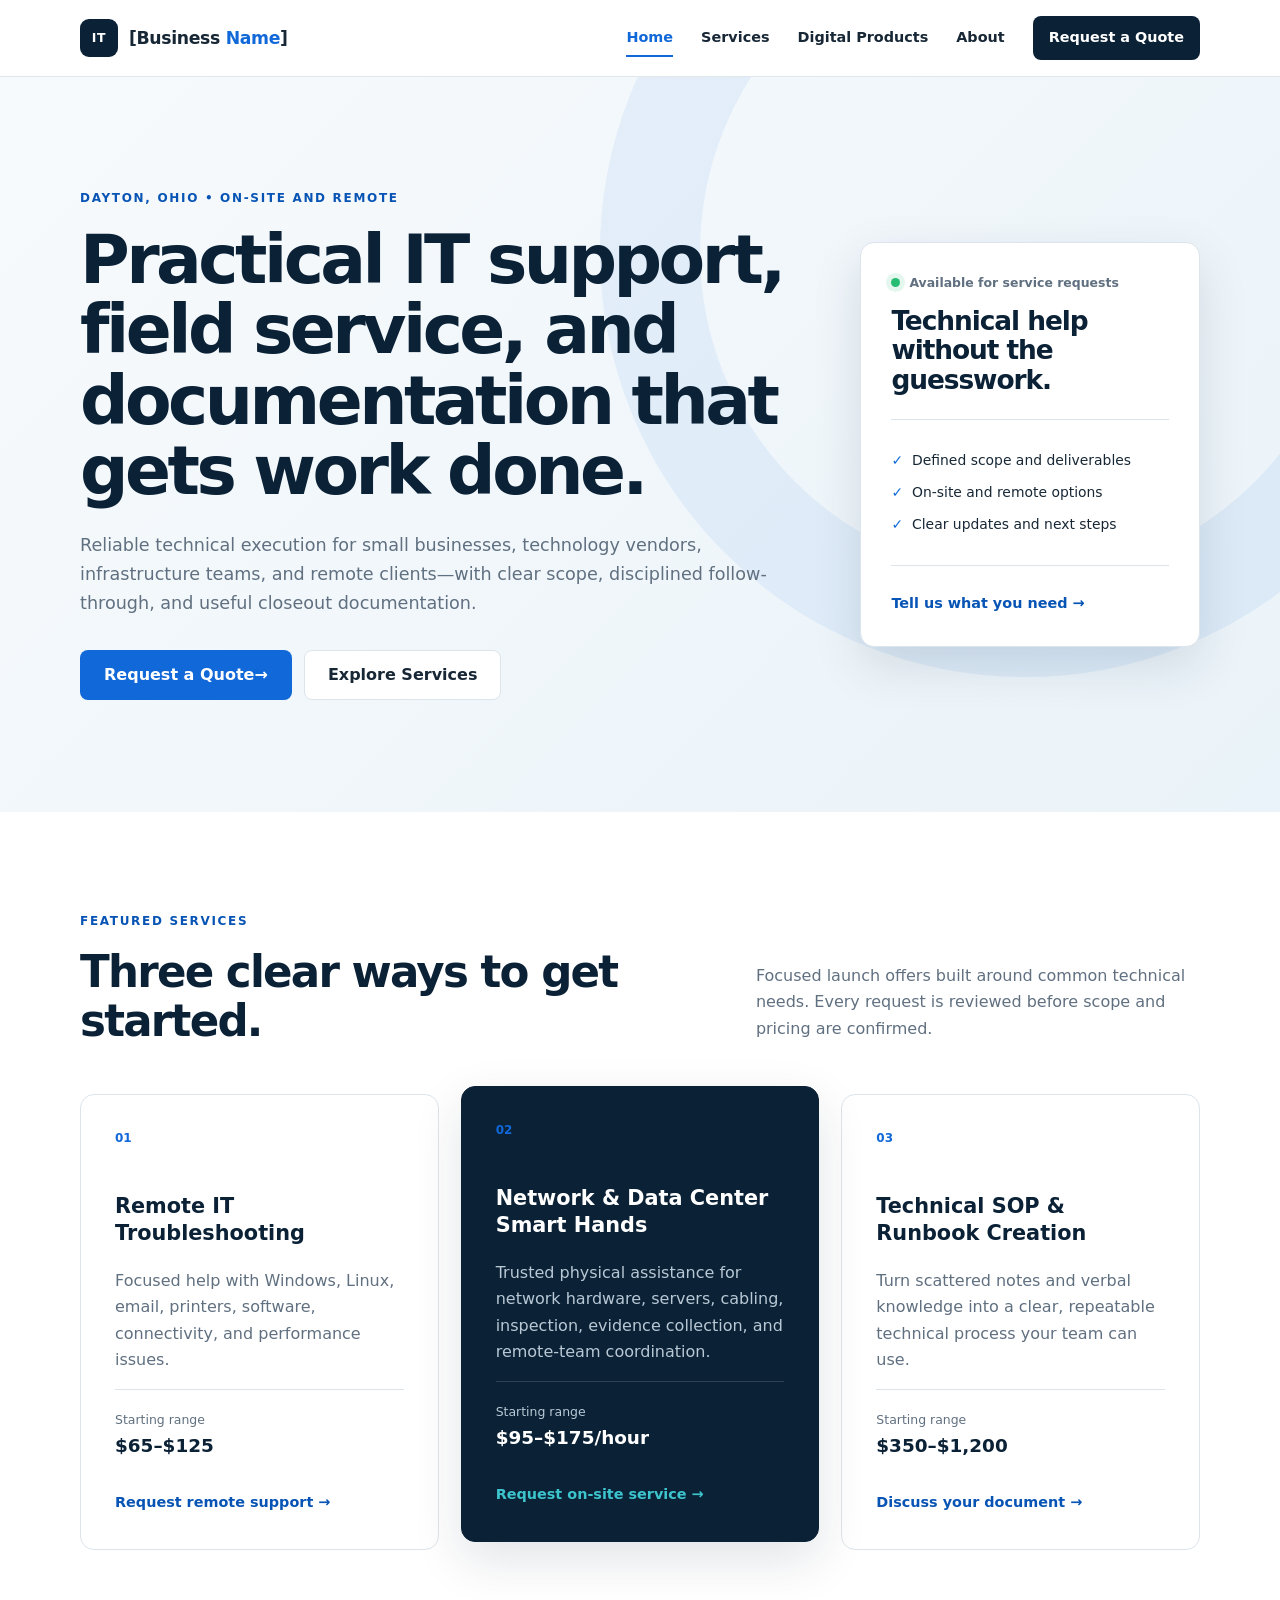
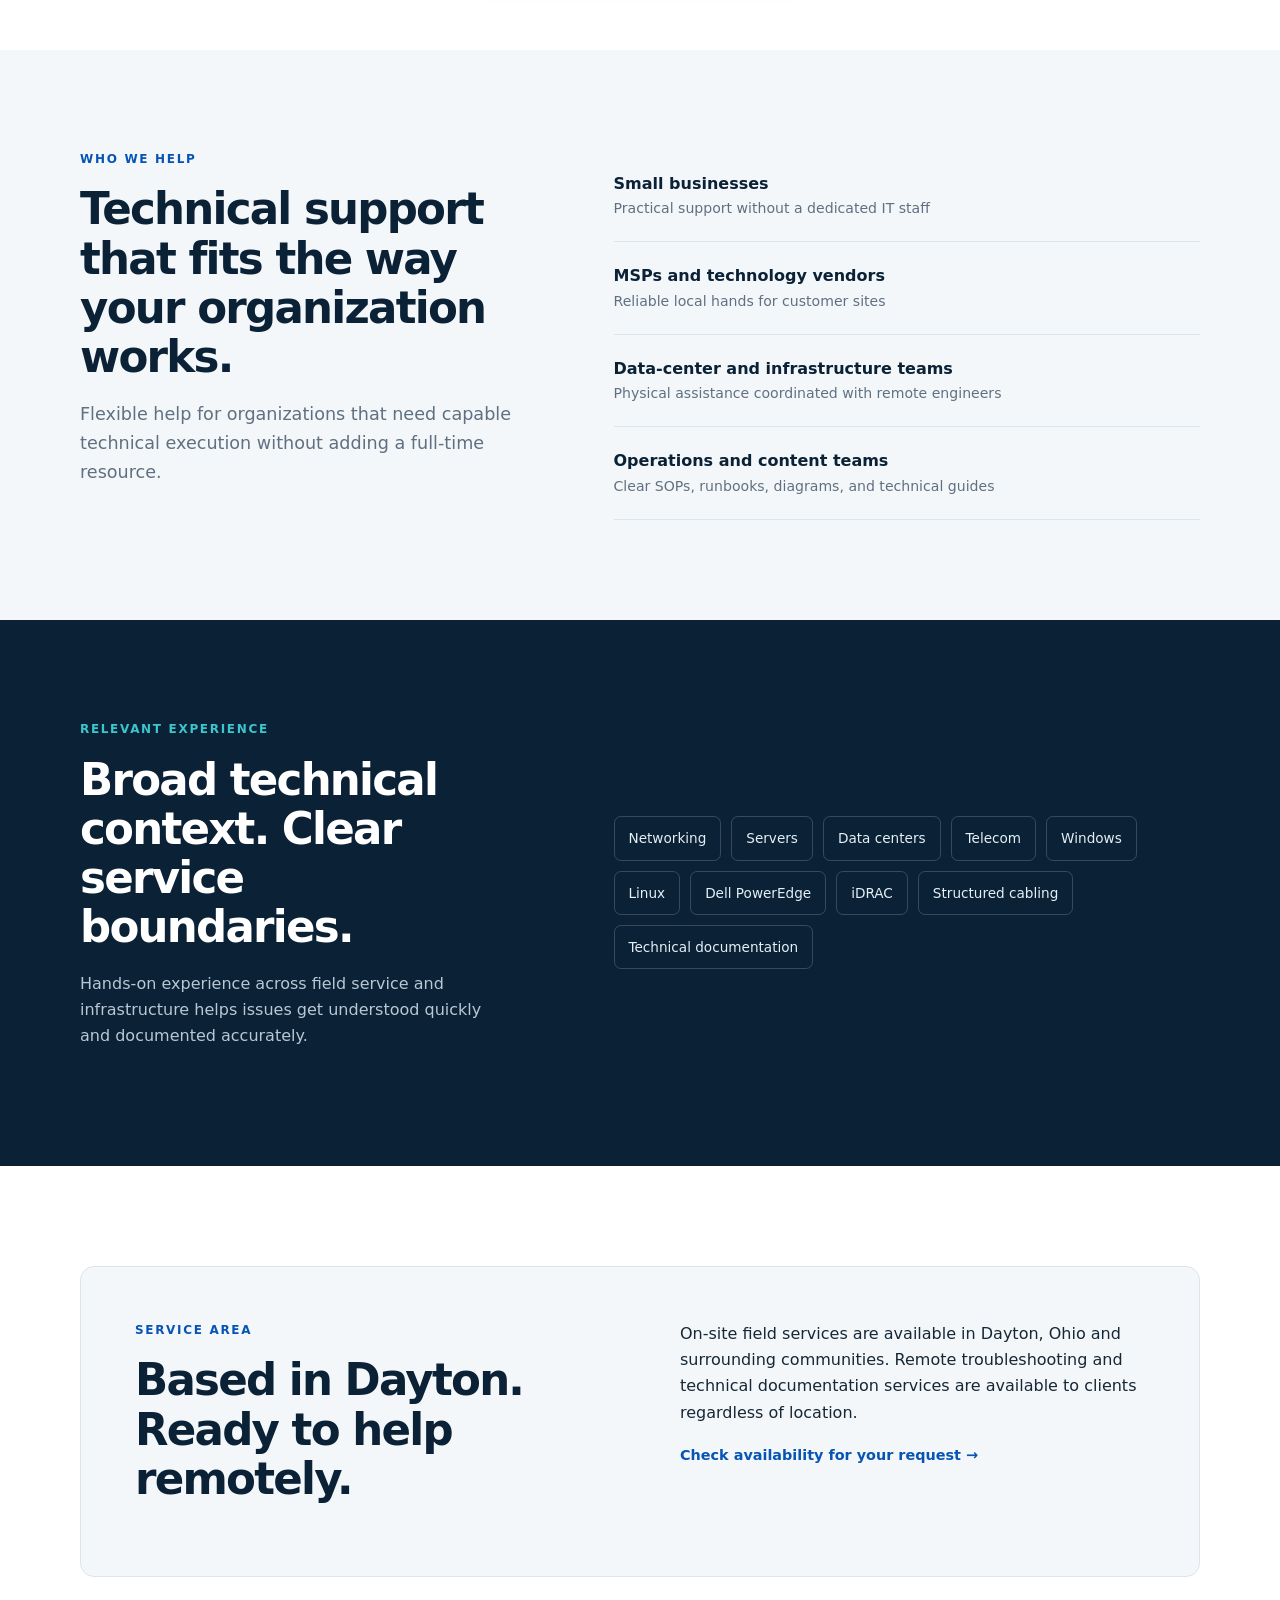
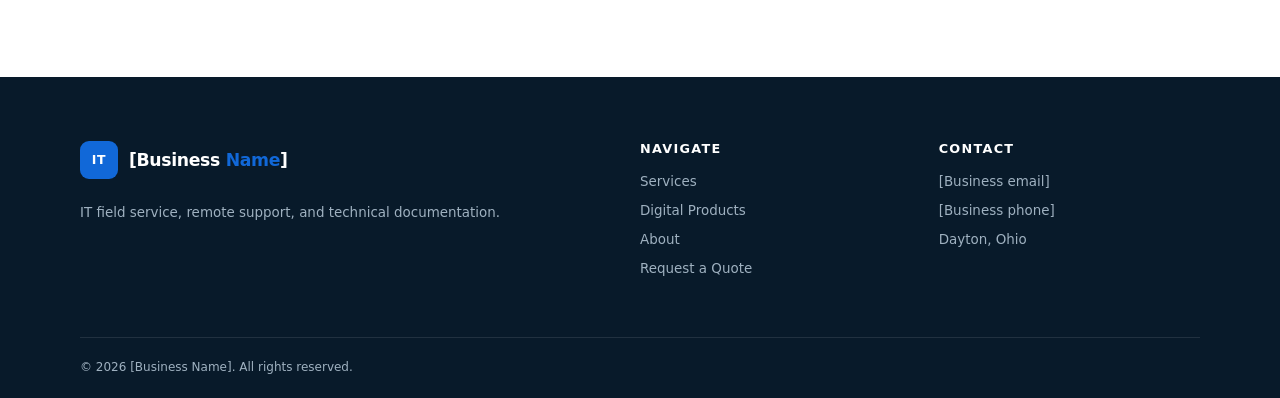
==== index.html @ 68d46cc5 "Initial Laponta Tech Services website" ====
<!doctype html>
<html lang="en">
<head>
  <meta charset="utf-8"><meta name="viewport" content="width=device-width,initial-scale=1">
  <meta name="description" content="Professional IT field services, remote support, and technical documentation for Dayton, Ohio businesses and remote clients.">
  <title>[Business Name] | Technical Services in Dayton, Ohio</title>
  <meta property="og:title" content="[Business Name] | Technical Services in Dayton, Ohio">
  <meta property="og:description" content="Professional IT field services, remote support, and technical documentation for Dayton, Ohio businesses and remote clients.">
  <meta property="og:type" content="website">
  <meta property="og:locale" content="en_US">
  <link rel="icon" href="favicon.svg" type="image/svg+xml">
  <link rel="stylesheet" href="styles.css">
</head>
<body>
  <header class="site-header"><div class="container nav-wrap">
    <a class="brand" href="index.html" aria-label="[Business Name] home"><span class="brand-mark">IT</span><span>[Business <strong>Name</strong>]</span></a>
    <button class="menu-toggle" type="button" aria-expanded="false" aria-controls="main-nav"><span class="sr-only">Toggle navigation</span><span></span><span></span><span></span></button>
    <nav id="main-nav" class="main-nav" aria-label="Main navigation"><a class="active" href="index.html">Home</a><a href="services.html">Services</a><a href="products.html">Digital Products</a><a href="about.html">About</a><a class="nav-cta" href="contact.html">Request a Quote</a></nav>
  </div></header>

  <main>
    <section class="hero"><div class="container hero-grid">
      <div><p class="eyebrow">Dayton, Ohio • On-site and remote</p><h1>Practical IT support, field service, and documentation that gets work done.</h1><p class="hero-text">Reliable technical execution for small businesses, technology vendors, infrastructure teams, and remote clients—with clear scope, disciplined follow-through, and useful closeout documentation.</p><div class="button-row"><a class="button primary" href="contact.html">Request a Quote <span aria-hidden="true">→</span></a><a class="button secondary" href="services.html">Explore Services</a></div></div>
      <aside class="hero-panel"><p class="availability"><i></i> Available for service requests</p><h2>Technical help without the guesswork.</h2><ul class="check-list"><li>Defined scope and deliverables</li><li>On-site and remote options</li><li>Clear updates and next steps</li></ul><a href="contact.html">Tell us what you need →</a></aside>
    </div></section>

    <section class="section"><div class="container"><div class="section-heading"><div><p class="eyebrow">Featured services</p><h2>Three clear ways to get started.</h2></div><p>Focused launch offers built around common technical needs. Every request is reviewed before scope and pricing are confirmed.</p></div>
      <div class="card-grid three">
        <article class="offer-card"><span class="card-icon">01</span><h3>Remote IT Troubleshooting</h3><p>Focused help with Windows, Linux, email, printers, software, connectivity, and performance issues.</p><p class="starting">Starting range <strong>$65–$125</strong></p><a href="contact.html?service=remote">Request remote support →</a></article>
        <article class="offer-card featured"><span class="card-icon">02</span><h3>Network &amp; Data Center Smart Hands</h3><p>Trusted physical assistance for network hardware, servers, cabling, inspection, evidence collection, and remote-team coordination.</p><p class="starting">Starting range <strong>$95–$175/hour</strong></p><a href="contact.html?service=smart-hands">Request on-site service →</a></article>
        <article class="offer-card"><span class="card-icon">03</span><h3>Technical SOP &amp; Runbook Creation</h3><p>Turn scattered notes and verbal knowledge into a clear, repeatable technical process your team can use.</p><p class="starting">Starting range <strong>$350–$1,200</strong></p><a href="contact.html?service=documentation">Discuss your document →</a></article>
      </div>
    </div></section>

    <section class="section soft"><div class="container split"><div><p class="eyebrow">Who we help</p><h2>Technical support that fits the way your organization works.</h2><p class="lead">Flexible help for organizations that need capable technical execution without adding a full-time resource.</p></div><div class="audience-list"><div><strong>Small businesses</strong><span>Practical support without a dedicated IT staff</span></div><div><strong>MSPs and technology vendors</strong><span>Reliable local hands for customer sites</span></div><div><strong>Data-center and infrastructure teams</strong><span>Physical assistance coordinated with remote engineers</span></div><div><strong>Operations and content teams</strong><span>Clear SOPs, runbooks, diagrams, and technical guides</span></div></div></div></section>

    <section class="section dark"><div class="container split"><div><p class="eyebrow light">Relevant experience</p><h2>Broad technical context. Clear service boundaries.</h2><p>Hands-on experience across field service and infrastructure helps issues get understood quickly and documented accurately.</p></div><div class="tag-list"><span>Networking</span><span>Servers</span><span>Data centers</span><span>Telecom</span><span>Windows</span><span>Linux</span><span>Dell PowerEdge</span><span>iDRAC</span><span>Structured cabling</span><span>Technical documentation</span></div></div></section>

    <section class="section"><div class="container area-card"><div><p class="eyebrow">Service area</p><h2>Based in Dayton. Ready to help remotely.</h2></div><div><p>On-site field services are available in Dayton, Ohio and surrounding communities. Remote troubleshooting and technical documentation services are available to clients regardless of location.</p><a class="text-link" href="contact.html">Check availability for your request →</a></div></div></section>
  </main>
  <footer class="site-footer"><div class="container footer-grid"><div><a class="brand footer-brand" href="index.html"><span class="brand-mark">IT</span><span>[Business <strong>Name</strong>]</span></a><p>IT field service, remote support, and technical documentation.</p></div><div><h3>Navigate</h3><a href="services.html">Services</a><a href="products.html">Digital Products</a><a href="about.html">About</a><a href="contact.html">Request a Quote</a></div><div><h3>Contact</h3><p>[Business email]</p><p>[Business phone]</p><p>Dayton, Ohio</p></div></div><div class="container copyright">© <span id="year"></span> [Business Name]. All rights reserved.</div></footer>
  <script src="script.js"></script>
</body></html>
---- styles.css ----
:root{--navy:#0b2136;--navy2:#123753;--blue:#1168d8;--blue2:#0754b5;--cyan:#3dc5ce;--ink:#172735;--muted:#607080;--line:#dce5ec;--soft:#f3f7fa;--white:#fff;--radius:14px;--shadow:0 18px 50px rgba(11,33,54,.12)}
*{box-sizing:border-box}html{scroll-behavior:smooth}body{margin:0;color:var(--ink);background:#fff;font-family:Inter,ui-sans-serif,system-ui,-apple-system,BlinkMacSystemFont,"Segoe UI",sans-serif;line-height:1.65;-webkit-font-smoothing:antialiased}body.menu-open{overflow:hidden}a{color:inherit;text-decoration:none}p,h1,h2,h3{margin-top:0}.container{width:min(1120px,calc(100% - 40px));margin-inline:auto}.narrow{max-width:850px}.sr-only{position:absolute;width:1px;height:1px;padding:0;margin:-1px;overflow:hidden;clip:rect(0,0,0,0);white-space:nowrap;border:0}.section{padding:100px 0}.soft{background:var(--soft)}
.site-header{position:sticky;top:0;z-index:100;background:rgba(255,255,255,.95);border-bottom:1px solid rgba(220,229,236,.9);backdrop-filter:blur(12px)}.nav-wrap{min-height:76px;display:flex;align-items:center;justify-content:space-between}.brand{display:inline-flex;align-items:center;gap:11px;font-size:1.08rem;font-weight:750;letter-spacing:-.02em}.brand strong{color:var(--blue)}.brand-mark{display:grid;place-items:center;width:38px;height:38px;color:#fff;background:var(--navy);border-radius:9px;font-size:.78rem;letter-spacing:.06em}.main-nav{display:flex;align-items:center;gap:28px;font-size:.9rem;font-weight:650}.main-nav a:hover,.main-nav a.active:not(.nav-cta){color:var(--blue)}.main-nav a.active:not(.nav-cta){box-shadow:0 2px var(--blue);padding-block:5px}.nav-cta{padding:10px 16px;color:#fff;background:var(--navy);border-radius:8px}.nav-cta:hover,.nav-cta.active{color:#fff;background:var(--blue)}.menu-toggle{display:none;width:44px;height:44px;padding:10px;background:transparent;border:0;cursor:pointer}.menu-toggle span:not(.sr-only){display:block;width:23px;height:2px;margin:5px auto;background:var(--navy);transition:.2s}
.hero{position:relative;overflow:hidden;padding:112px 0;background:linear-gradient(135deg,#f7fafc,#eaf3f9)}.hero:after{content:"";position:absolute;right:-170px;top:-250px;width:650px;height:650px;border:100px solid rgba(17,104,216,.07);border-radius:50%}.hero-grid{position:relative;z-index:1;display:grid;grid-template-columns:1.35fr .65fr;gap:75px;align-items:center}.eyebrow{margin-bottom:16px;color:var(--blue2);font-size:.75rem;font-weight:800;letter-spacing:.14em;text-transform:uppercase}.eyebrow.light{color:var(--cyan)}h1{margin-bottom:24px;color:var(--navy);font-size:clamp(2.8rem,5.3vw,4.9rem);line-height:1.04;letter-spacing:-.052em}h2{margin-bottom:18px;color:var(--navy);font-size:clamp(2rem,3.4vw,3rem);line-height:1.13;letter-spacing:-.04em}h3{color:var(--navy);line-height:1.3}.hero-text,.lead{color:var(--muted);font-size:1.1rem}.hero-text{max-width:720px;margin-bottom:32px}.button-row{display:flex;flex-wrap:wrap;gap:12px}.button{display:inline-flex;align-items:center;justify-content:center;min-height:50px;padding:0 23px;border:1px solid transparent;border-radius:8px;font:inherit;font-weight:750;cursor:pointer;transition:transform .2s,background .2s}.button:hover{transform:translateY(-2px)}.button.primary{color:#fff;background:var(--blue)}.button.primary:hover{background:var(--blue2)}.button.secondary{background:#fff;border-color:var(--line)}.button.white{color:var(--navy);background:#fff}.button.full{width:100%}.hero-panel{padding:30px;background:#fff;border:1px solid var(--line);border-radius:var(--radius);box-shadow:var(--shadow)}.hero-panel h2{font-size:1.65rem}.availability{display:flex;align-items:center;gap:9px;color:var(--muted);font-size:.78rem;font-weight:700}.availability i{width:9px;height:9px;background:#26bd72;border-radius:50%;box-shadow:0 0 0 5px rgba(38,189,114,.12)}.check-list{margin:24px 0;padding:20px 0;border-block:1px solid var(--line);list-style:none}.check-list li{margin:9px 0;font-size:.87rem}.check-list li:before{content:"✓";margin-right:9px;color:var(--blue);font-weight:900}.hero-panel>a,.offer-card>a,.text-link,.notice a{color:var(--blue2);font-weight:750;font-size:.9rem}
.section-heading{display:grid;grid-template-columns:1.15fr .85fr;gap:75px;align-items:end;margin-bottom:48px}.section-heading h2{margin-bottom:0}.section-heading>p{margin-bottom:4px;color:var(--muted)}.card-grid{display:grid;gap:22px}.card-grid.three{grid-template-columns:repeat(3,1fr)}.offer-card,.product-card,.principle{padding:34px;background:#fff;border:1px solid var(--line);border-radius:var(--radius)}.offer-card{display:flex;flex-direction:column;min-height:380px}.offer-card.featured{color:#fff;background:var(--navy);border-color:var(--navy);box-shadow:var(--shadow);transform:translateY(-8px)}.offer-card.featured h3{color:#fff}.offer-card.featured p{color:#b8c8d5}.offer-card.featured a{color:var(--cyan)}.card-icon,.principle>span{display:block;margin-bottom:44px;color:var(--blue);font-size:.75rem;font-weight:850}.offer-card h3,.product-card h3{font-size:1.3rem}.offer-card>p{color:var(--muted)}.offer-card .starting{margin-top:auto;padding-top:20px;border-top:1px solid var(--line);font-size:.78rem}.offer-card.featured .starting{border-color:rgba(255,255,255,.15)}.starting strong{display:block;color:var(--navy);font-size:1.15rem}.featured .starting strong{color:#fff}.offer-card>a{margin-top:17px}.split{display:grid;grid-template-columns:.85fr 1.15fr;gap:100px}.audience-list>div{padding:21px 0;border-bottom:1px solid var(--line)}.audience-list strong,.audience-list span{display:block}.audience-list strong{color:var(--navy)}.audience-list span{color:var(--muted);font-size:.88rem}.dark{color:#b8c8d5;background:var(--navy)}.dark h2{color:#fff}.tag-list{display:flex;flex-wrap:wrap;gap:10px;align-content:center}.tag-list span{padding:10px 14px;color:#e5eff6;border:1px solid rgba(255,255,255,.18);border-radius:7px;font-size:.85rem}.area-card{display:grid;grid-template-columns:1fr 1fr;gap:80px;padding:54px;background:var(--soft);border:1px solid var(--line);border-radius:var(--radius)}
.page-hero{padding:92px 0;background:linear-gradient(135deg,#f7fafc,#eaf3f9)}.page-hero h1{font-size:clamp(2.7rem,5vw,4.5rem)}.page-hero p:not(.eyebrow){max-width:760px;color:var(--muted);font-size:1.1rem}.page-hero .button{margin-top:14px}.service-categories article{display:grid;grid-template-columns:70px 1fr;gap:25px;padding:50px 0;border-top:1px solid var(--line)}.service-categories article>span{color:var(--blue);font-size:.78rem;font-weight:850}.service-categories article>div{display:grid;grid-template-columns:.85fr 1.15fr;gap:45px}.service-categories h2{font-size:2rem}.service-categories p{color:var(--muted)}.service-categories ul{margin:0;padding-left:20px}.service-categories li{margin-bottom:8px}.cta{padding:65px 0;color:#fff;background:var(--blue)}.cta .container{display:flex;align-items:center;justify-content:space-between;gap:40px}.cta h2{margin:0;color:#fff}.cta .eyebrow{margin-bottom:8px}.product-card{display:flex;flex-direction:column;min-height:320px}.product-card>span{color:var(--blue);font-size:.72rem;font-weight:800;text-transform:uppercase;letter-spacing:.1em}.product-card p{color:var(--muted)}.product-card strong{margin-top:auto}.product-card button{margin-top:20px;padding:12px;color:var(--muted);background:var(--soft);border:1px solid var(--line);border-radius:7px;font-weight:700}.notice{margin-top:30px;padding:30px;background:var(--soft);border-left:4px solid var(--blue)}.notice p{margin:5px 0}.principle{min-height:240px}.principle p{color:var(--muted)}.about-copy p{color:var(--muted);font-size:1.03rem}
.contact-grid{display:grid;grid-template-columns:.7fr 1.3fr;gap:80px}.contact-info{margin:30px 0}.contact-info>div{padding:15px 0;border-bottom:1px solid var(--line)}.contact-info span,.contact-info strong{display:block}.contact-info span{color:var(--muted);font-size:.7rem;font-weight:700;text-transform:uppercase;letter-spacing:.1em}.small{color:var(--muted);font-size:.76rem}.quote-form{padding:38px;background:var(--soft);border:1px solid var(--line);border-radius:var(--radius)}.form-row{display:grid;grid-template-columns:1fr 1fr;gap:18px}.quote-form label{display:block;margin-bottom:18px;color:var(--navy);font-size:.79rem;font-weight:750}.quote-form input,.quote-form select,.quote-form textarea{width:100%;margin-top:7px;padding:13px 14px;color:var(--ink);background:#fff;border:1px solid #c8d5df;border-radius:7px;font:inherit;font-size:.9rem;outline:none}.quote-form textarea{resize:vertical}.quote-form input:focus,.quote-form select:focus,.quote-form textarea:focus{border-color:var(--blue);box-shadow:0 0 0 3px rgba(17,104,216,.12)}.form-note{margin:12px 0 0;color:var(--muted);font-size:.72rem;text-align:center}
.site-footer{padding-top:64px;color:#9fb1c0;background:#081a2a}.footer-grid{display:grid;grid-template-columns:1.5fr .7fr .8fr;gap:70px;padding-bottom:50px}.footer-brand{margin-bottom:16px;color:#fff}.footer-brand .brand-mark{background:var(--blue)}.footer-grid h3{margin-bottom:13px;color:#fff;font-size:.8rem;text-transform:uppercase;letter-spacing:.1em}.footer-grid a:not(.brand),.footer-grid p{display:block;margin:7px 0;font-size:.84rem}.footer-grid a:not(.brand):hover{color:#fff}.copyright{padding:20px 0;border-top:1px solid rgba(255,255,255,.1);font-size:.75rem}
@media(max-width:850px){.section{padding:76px 0}.menu-toggle{display:block}.main-nav{position:fixed;inset:76px 0 auto;display:grid;gap:0;padding:15px 20px 25px;background:#fff;border-bottom:1px solid var(--line);box-shadow:0 18px 30px rgba(11,33,54,.1);transform:translateY(-140%);opacity:0;visibility:hidden;transition:.25s}.main-nav.open{transform:none;opacity:1;visibility:visible}.main-nav a{padding:13px 5px}.main-nav a.active:not(.nav-cta){box-shadow:none}.main-nav .nav-cta{margin-top:8px;text-align:center}.menu-toggle.active span:nth-child(2){transform:translateY(7px) rotate(45deg)}.menu-toggle.active span:nth-child(3){opacity:0}.menu-toggle.active span:nth-child(4){transform:translateY(-7px) rotate(-45deg)}.hero{padding:76px 0}.hero-grid,.split,.contact-grid{grid-template-columns:1fr;gap:45px}.hero-panel{max-width:600px}.card-grid.three{grid-template-columns:1fr;max-width:620px;margin-inline:auto}.offer-card{min-height:auto}.offer-card.featured{transform:none}.section-heading,.area-card{grid-template-columns:1fr;gap:18px}.service-categories article>div{grid-template-columns:1fr;gap:10px}.footer-grid{grid-template-columns:1.3fr 1fr 1fr;gap:30px}}
@media(max-width:600px){.container{width:min(100% - 28px,1120px)}.section{padding:62px 0}.hero,.page-hero{padding:62px 0}h1{font-size:clamp(2.5rem,12vw,3.4rem)}.button-row{flex-direction:column}.button-row .button{width:100%}.area-card{padding:30px 24px}.service-categories article{grid-template-columns:1fr;gap:12px;padding:38px 0}.cta .container{align-items:flex-start;flex-direction:column}.form-row{grid-template-columns:1fr;gap:0}.quote-form{padding:25px 20px}.footer-grid{grid-template-columns:1fr;gap:28px}.site-footer{padding-top:46px}}
@media(prefers-reduced-motion:reduce){html{scroll-behavior:auto}*,*:before,*:after{transition-duration:.01ms!important}}
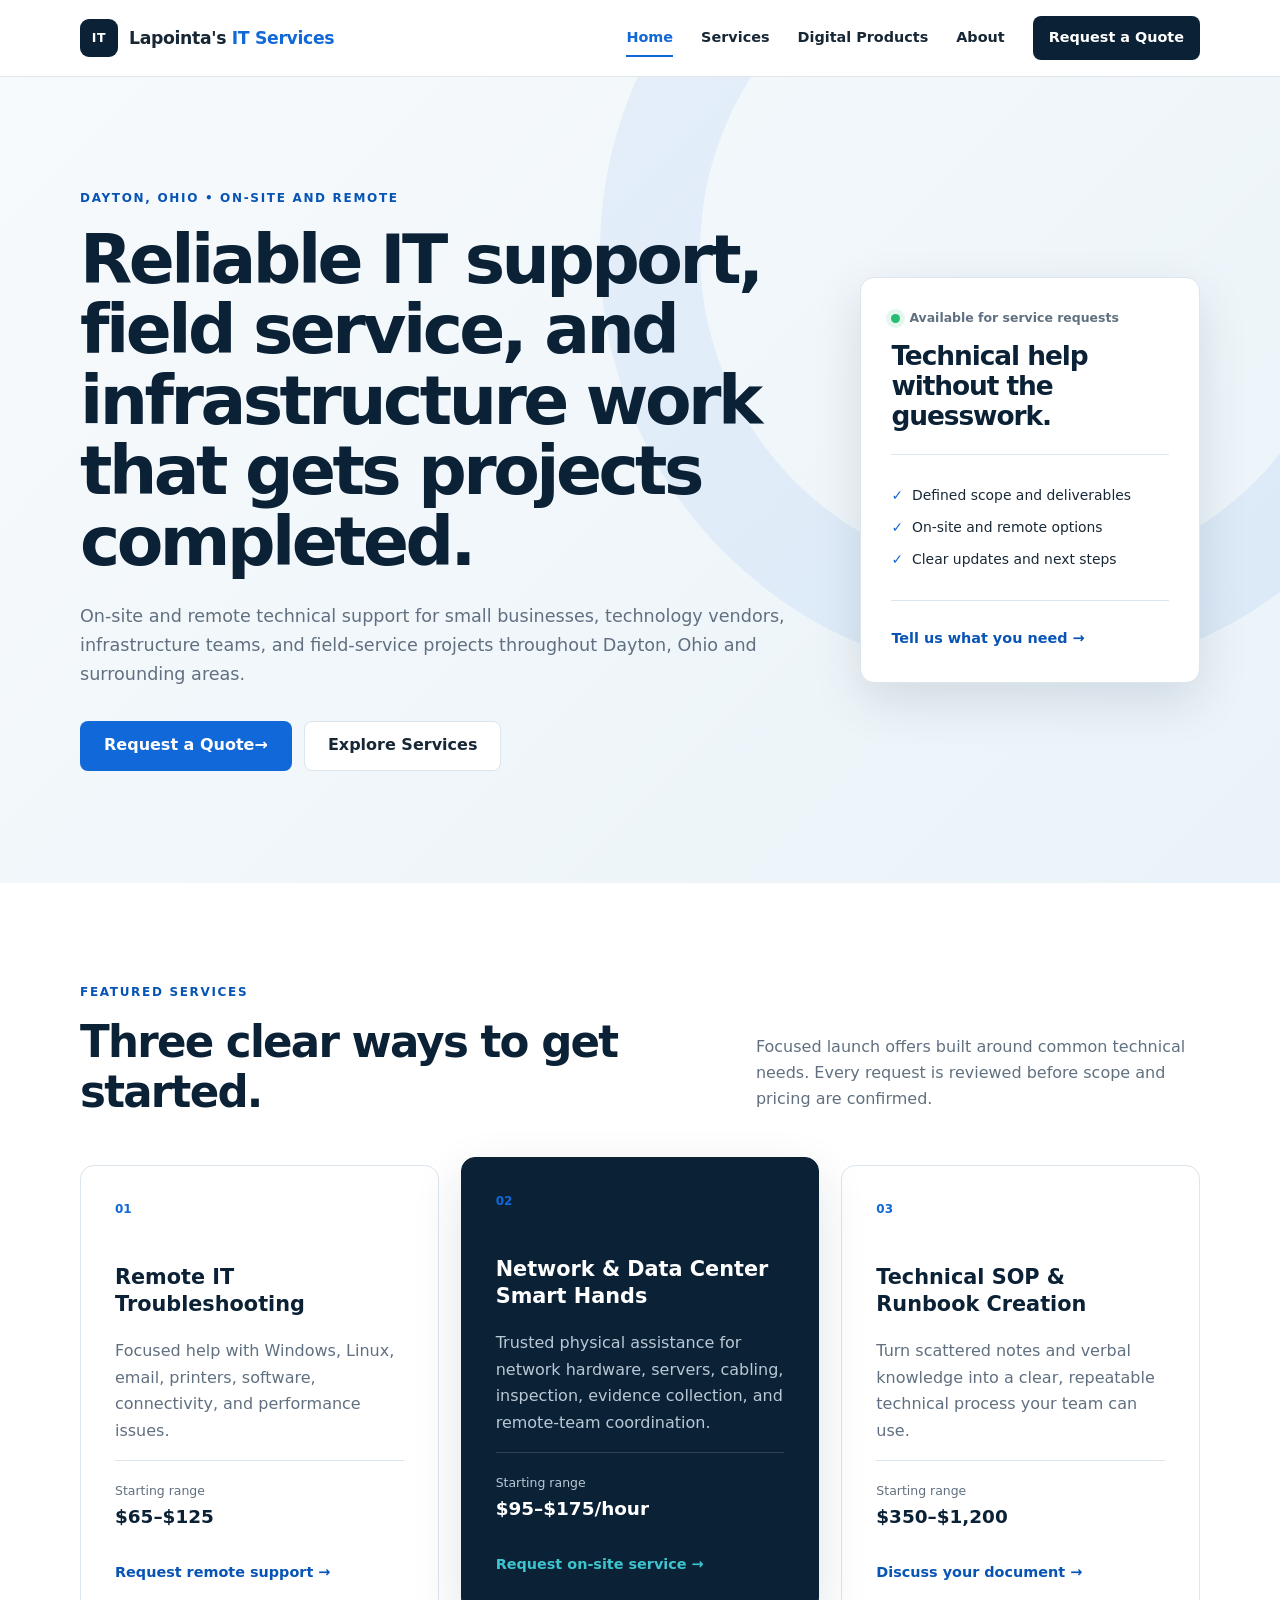
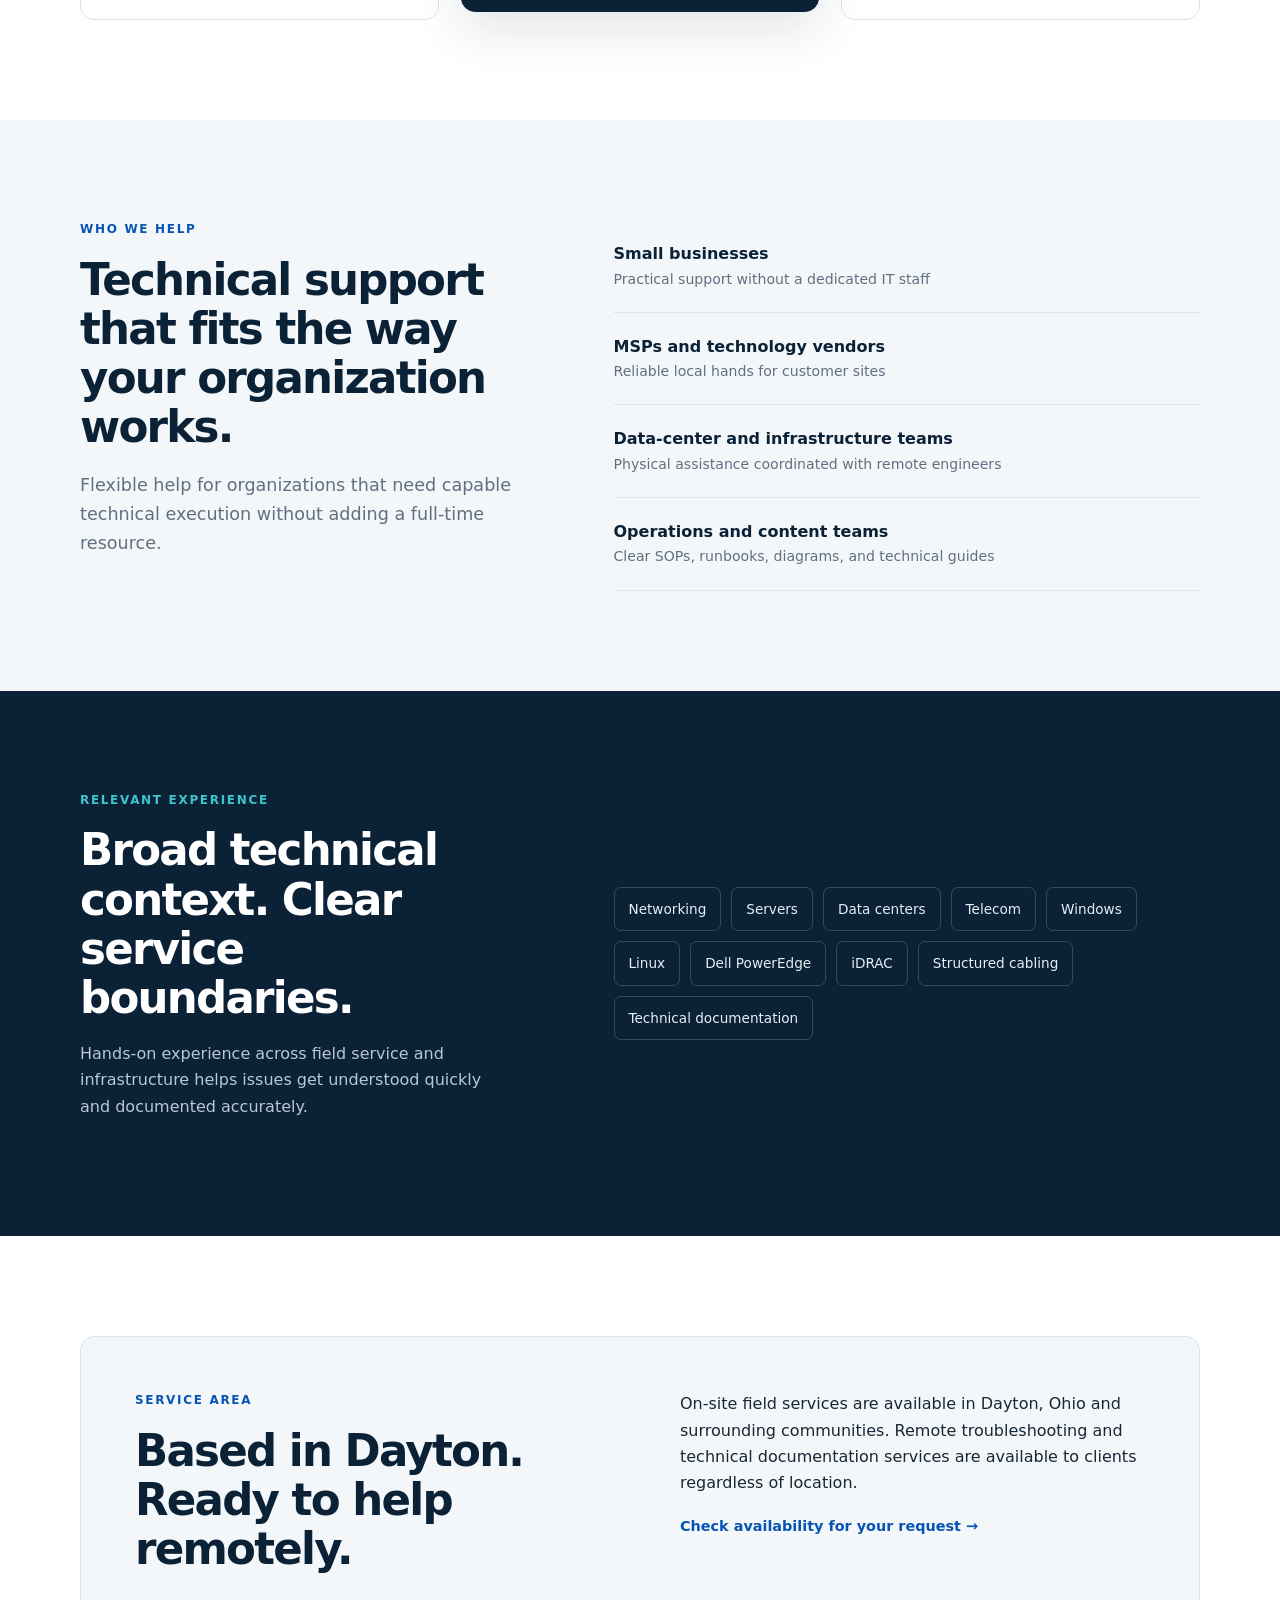
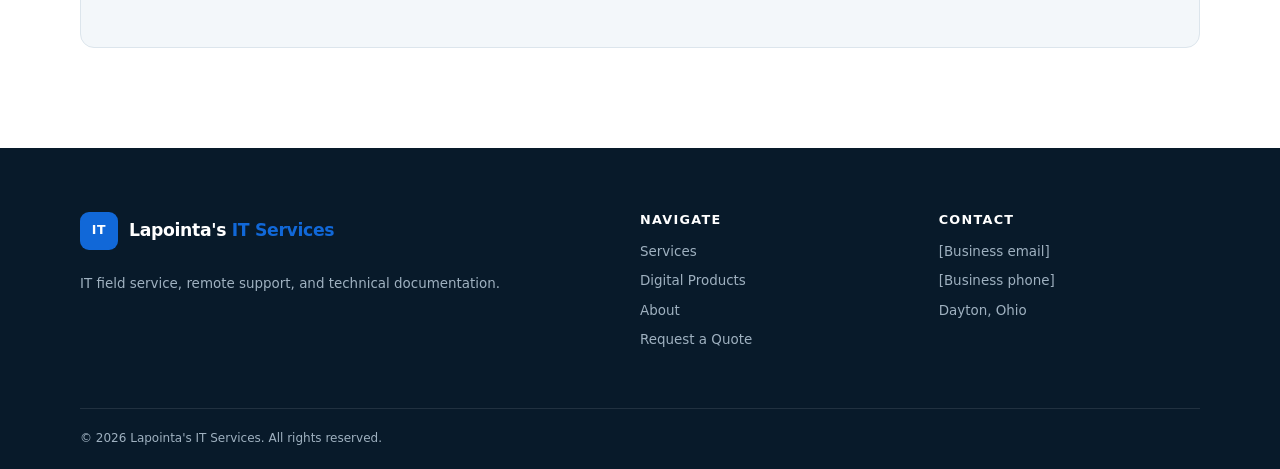
==== commit b99c2613: "Initial website" ====
--- a/index.html
+++ b/index.html
@@ -3,8 +3,8 @@
 <head>
   <meta charset="utf-8"><meta name="viewport" content="width=device-width,initial-scale=1">
   <meta name="description" content="Professional IT field services, remote support, and technical documentation for Dayton, Ohio businesses and remote clients.">
-  <title>[Business Name] | Technical Services in Dayton, Ohio</title>
-  <meta property="og:title" content="[Business Name] | Technical Services in Dayton, Ohio">
+  <title>Lapointa's IT Services | Technical Services in Dayton, Ohio</title>
+  <meta property="og:title" content="Lapointa's IT Services | Technical Services in Dayton, Ohio">
   <meta property="og:description" content="Professional IT field services, remote support, and technical documentation for Dayton, Ohio businesses and remote clients.">
   <meta property="og:type" content="website">
   <meta property="og:locale" content="en_US">
@@ -13,14 +13,14 @@
 </head>
 <body>
   <header class="site-header"><div class="container nav-wrap">
-    <a class="brand" href="index.html" aria-label="[Business Name] home"><span class="brand-mark">IT</span><span>[Business <strong>Name</strong>]</span></a>
+    <a class="brand" href="index.html" aria-label="Lapointa's IT Services home"><span class="brand-mark">IT</span><span>Lapointa's <strong>IT Services</strong></span></a>
     <button class="menu-toggle" type="button" aria-expanded="false" aria-controls="main-nav"><span class="sr-only">Toggle navigation</span><span></span><span></span><span></span></button>
     <nav id="main-nav" class="main-nav" aria-label="Main navigation"><a class="active" href="index.html">Home</a><a href="services.html">Services</a><a href="products.html">Digital Products</a><a href="about.html">About</a><a class="nav-cta" href="contact.html">Request a Quote</a></nav>
   </div></header>
 
   <main>
     <section class="hero"><div class="container hero-grid">
-      <div><p class="eyebrow">Dayton, Ohio • On-site and remote</p><h1>Practical IT support, field service, and documentation that gets work done.</h1><p class="hero-text">Reliable technical execution for small businesses, technology vendors, infrastructure teams, and remote clients—with clear scope, disciplined follow-through, and useful closeout documentation.</p><div class="button-row"><a class="button primary" href="contact.html">Request a Quote <span aria-hidden="true">→</span></a><a class="button secondary" href="services.html">Explore Services</a></div></div>
+      <div><p class="eyebrow">Dayton, Ohio • On-site and remote</p><h1>Reliable IT support, field service, and infrastructure work that gets projects completed.</h1><p class="hero-text">On-site and remote technical support for small businesses, technology vendors, infrastructure teams, and field-service projects throughout Dayton, Ohio and surrounding areas.</p><div class="button-row"><a class="button primary" href="contact.html">Request a Quote <span aria-hidden="true">→</span></a><a class="button secondary" href="services.html">Explore Services</a></div></div>
       <aside class="hero-panel"><p class="availability"><i></i> Available for service requests</p><h2>Technical help without the guesswork.</h2><ul class="check-list"><li>Defined scope and deliverables</li><li>On-site and remote options</li><li>Clear updates and next steps</li></ul><a href="contact.html">Tell us what you need →</a></aside>
     </div></section>
 
@@ -38,6 +38,6 @@
 
     <section class="section"><div class="container area-card"><div><p class="eyebrow">Service area</p><h2>Based in Dayton. Ready to help remotely.</h2></div><div><p>On-site field services are available in Dayton, Ohio and surrounding communities. Remote troubleshooting and technical documentation services are available to clients regardless of location.</p><a class="text-link" href="contact.html">Check availability for your request →</a></div></div></section>
   </main>
-  <footer class="site-footer"><div class="container footer-grid"><div><a class="brand footer-brand" href="index.html"><span class="brand-mark">IT</span><span>[Business <strong>Name</strong>]</span></a><p>IT field service, remote support, and technical documentation.</p></div><div><h3>Navigate</h3><a href="services.html">Services</a><a href="products.html">Digital Products</a><a href="about.html">About</a><a href="contact.html">Request a Quote</a></div><div><h3>Contact</h3><p>[Business email]</p><p>[Business phone]</p><p>Dayton, Ohio</p></div></div><div class="container copyright">© <span id="year"></span> [Business Name]. All rights reserved.</div></footer>
+  <footer class="site-footer"><div class="container footer-grid"><div><a class="brand footer-brand" href="index.html"><span class="brand-mark">IT</span><span>Lapointa's <strong>IT Services</strong></span></a><p>IT field service, remote support, and technical documentation.</p></div><div><h3>Navigate</h3><a href="services.html">Services</a><a href="products.html">Digital Products</a><a href="about.html">About</a><a href="contact.html">Request a Quote</a></div><div><h3>Contact</h3><p>[Business email]</p><p>[Business phone]</p><p>Dayton, Ohio</p></div></div><div class="container copyright">© <span id="year"></span> Lapointa's IT Services. All rights reserved.</div></footer>
   <script src="script.js"></script>
 </body></html>
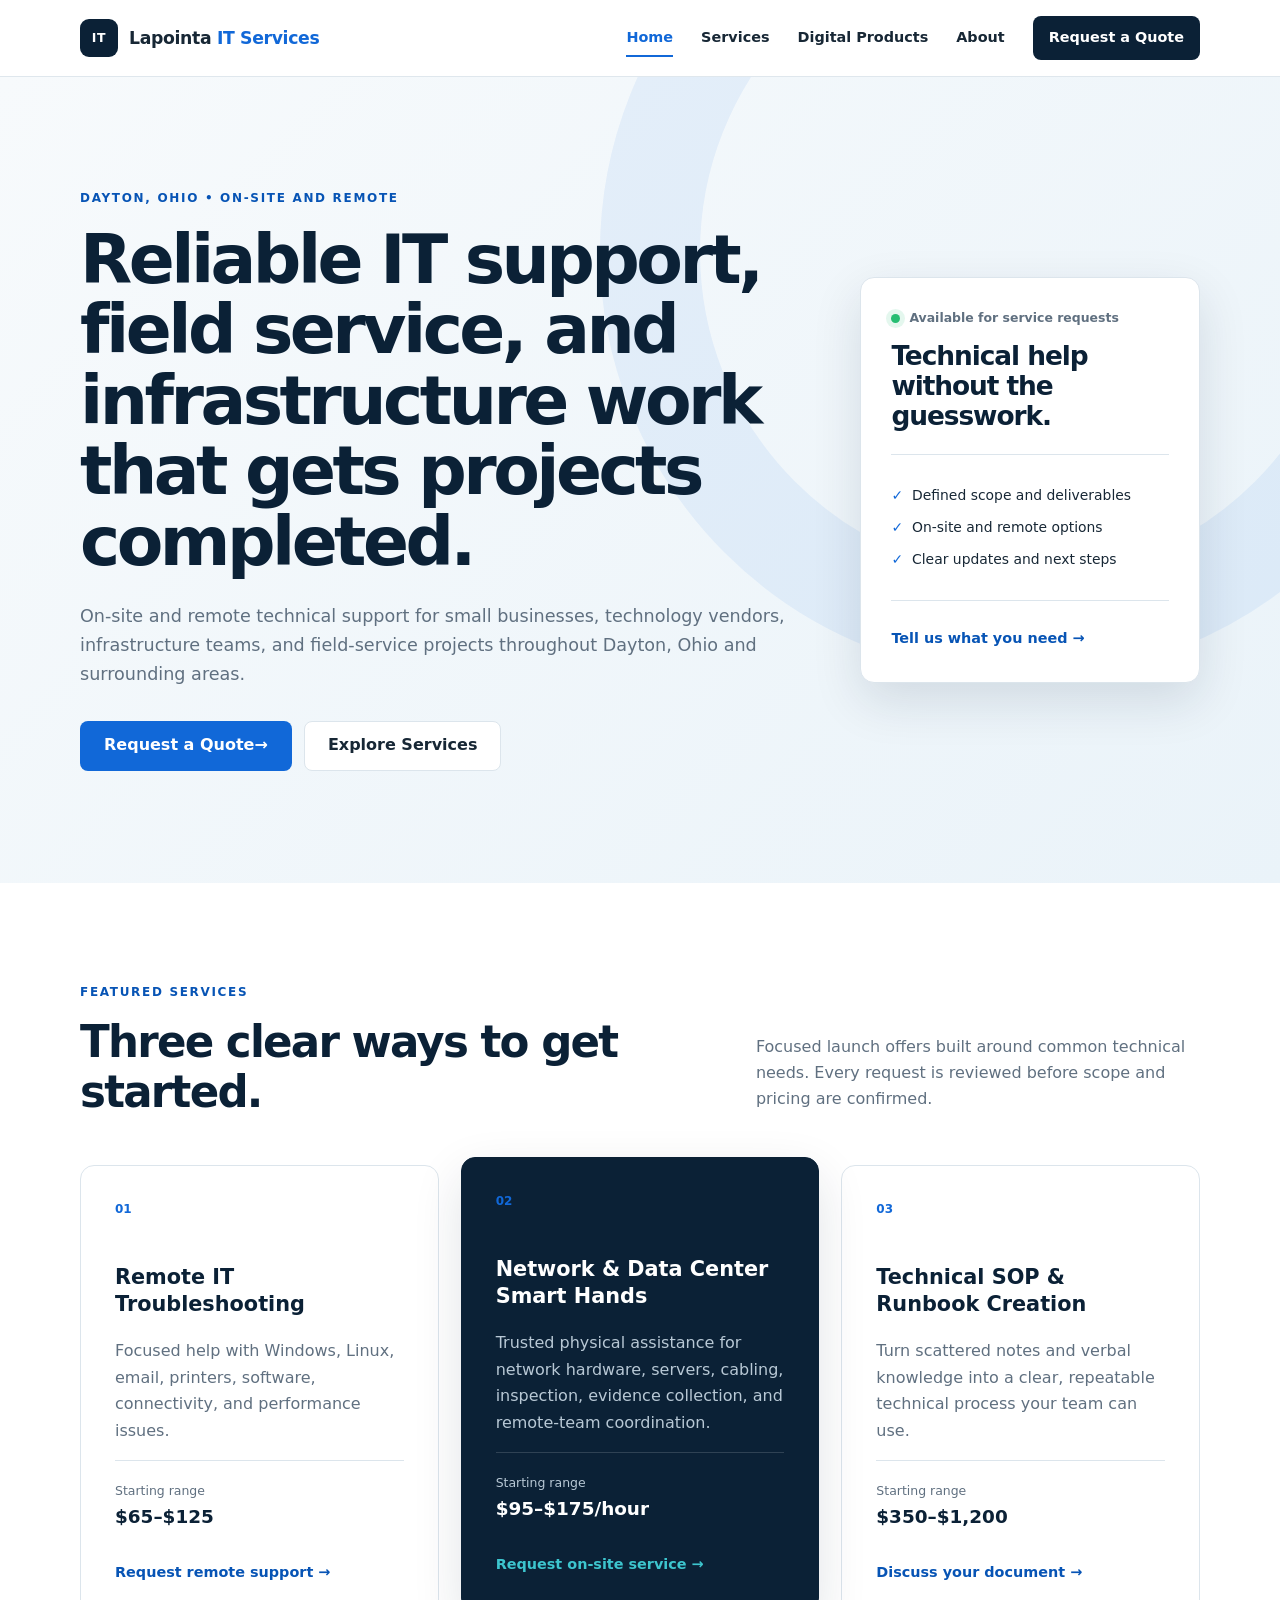
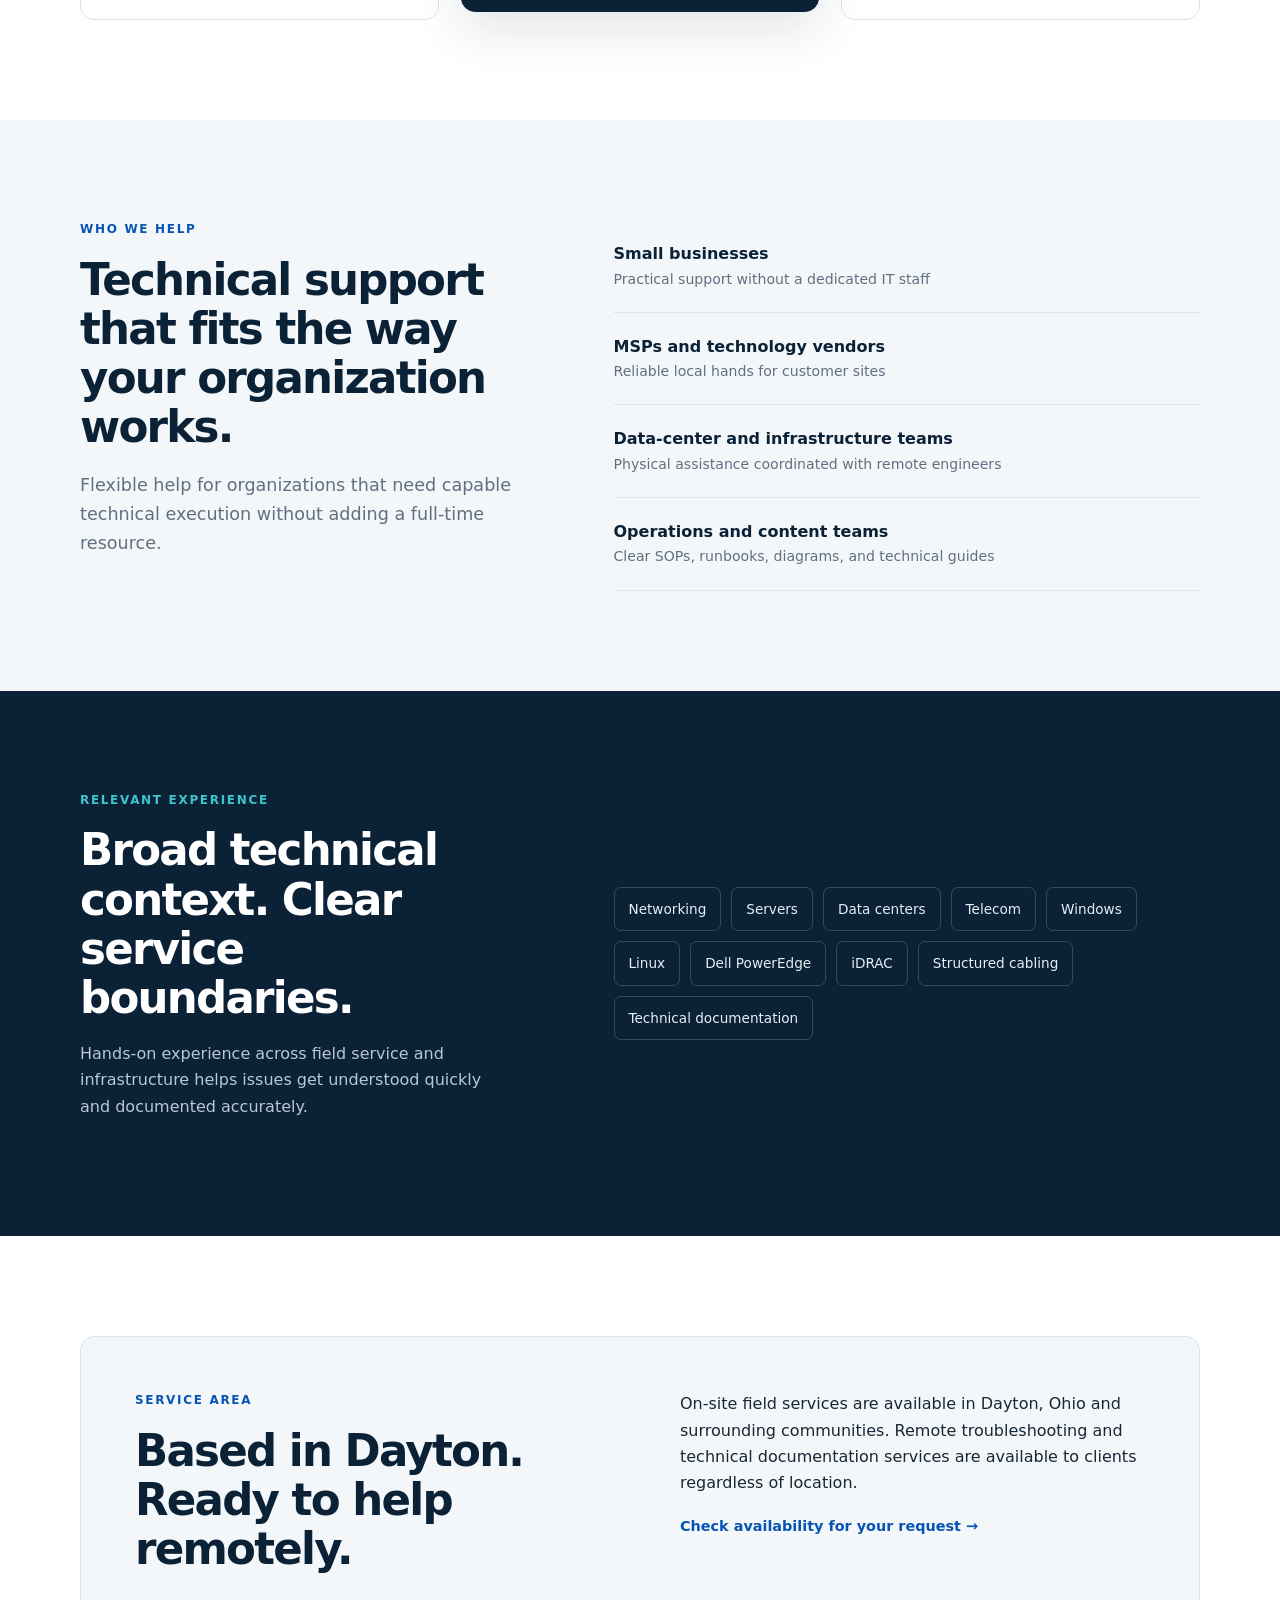
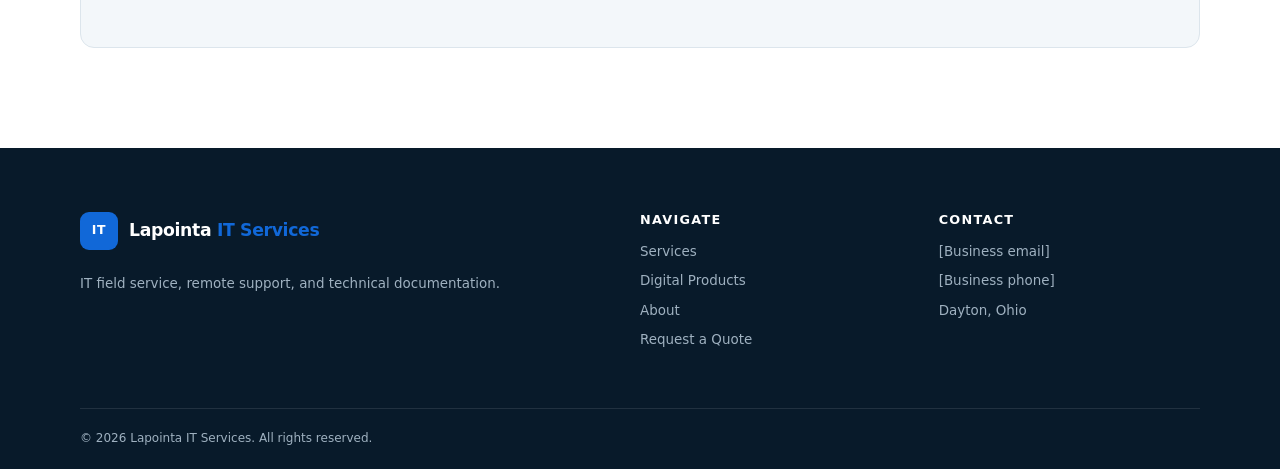
==== commit 939e1bfe: "Standardize Lapointa IT Services branding" ====
--- a/index.html
+++ b/index.html
@@ -2,10 +2,10 @@
 <html lang="en">
 <head>
   <meta charset="utf-8"><meta name="viewport" content="width=device-width,initial-scale=1">
-  <meta name="description" content="Professional IT field services, remote support, and technical documentation for Dayton, Ohio businesses and remote clients.">
-  <title>Lapointa's IT Services | Technical Services in Dayton, Ohio</title>
-  <meta property="og:title" content="Lapointa's IT Services | Technical Services in Dayton, Ohio">
-  <meta property="og:description" content="Professional IT field services, remote support, and technical documentation for Dayton, Ohio businesses and remote clients.">
+  <meta name="description" content="Lapointa IT Services provides professional IT field services, remote support, and technical documentation for Dayton, Ohio businesses and remote clients.">
+  <title>Lapointa IT Services | Technical Services in Dayton, Ohio</title>
+  <meta property="og:title" content="Lapointa IT Services | Technical Services in Dayton, Ohio">
+  <meta property="og:description" content="Lapointa IT Services provides professional IT field services, remote support, and technical documentation for Dayton, Ohio businesses and remote clients.">
   <meta property="og:type" content="website">
   <meta property="og:locale" content="en_US">
   <link rel="icon" href="favicon.svg" type="image/svg+xml">
@@ -13,7 +13,7 @@
 </head>
 <body>
   <header class="site-header"><div class="container nav-wrap">
-    <a class="brand" href="index.html" aria-label="Lapointa's IT Services home"><span class="brand-mark">IT</span><span>Lapointa's <strong>IT Services</strong></span></a>
+    <a class="brand" href="index.html" aria-label="Lapointa IT Services home"><span class="brand-mark">IT</span><span>Lapointa <strong>IT Services</strong></span></a>
     <button class="menu-toggle" type="button" aria-expanded="false" aria-controls="main-nav"><span class="sr-only">Toggle navigation</span><span></span><span></span><span></span></button>
     <nav id="main-nav" class="main-nav" aria-label="Main navigation"><a class="active" href="index.html">Home</a><a href="services.html">Services</a><a href="products.html">Digital Products</a><a href="about.html">About</a><a class="nav-cta" href="contact.html">Request a Quote</a></nav>
   </div></header>
@@ -38,6 +38,6 @@
 
     <section class="section"><div class="container area-card"><div><p class="eyebrow">Service area</p><h2>Based in Dayton. Ready to help remotely.</h2></div><div><p>On-site field services are available in Dayton, Ohio and surrounding communities. Remote troubleshooting and technical documentation services are available to clients regardless of location.</p><a class="text-link" href="contact.html">Check availability for your request →</a></div></div></section>
   </main>
-  <footer class="site-footer"><div class="container footer-grid"><div><a class="brand footer-brand" href="index.html"><span class="brand-mark">IT</span><span>Lapointa's <strong>IT Services</strong></span></a><p>IT field service, remote support, and technical documentation.</p></div><div><h3>Navigate</h3><a href="services.html">Services</a><a href="products.html">Digital Products</a><a href="about.html">About</a><a href="contact.html">Request a Quote</a></div><div><h3>Contact</h3><p>[Business email]</p><p>[Business phone]</p><p>Dayton, Ohio</p></div></div><div class="container copyright">© <span id="year"></span> Lapointa's IT Services. All rights reserved.</div></footer>
+  <footer class="site-footer"><div class="container footer-grid"><div><a class="brand footer-brand" href="index.html"><span class="brand-mark">IT</span><span>Lapointa <strong>IT Services</strong></span></a><p>IT field service, remote support, and technical documentation.</p></div><div><h3>Navigate</h3><a href="services.html">Services</a><a href="products.html">Digital Products</a><a href="about.html">About</a><a href="contact.html">Request a Quote</a></div><div><h3>Contact</h3><p>[Business email]</p><p>[Business phone]</p><p>Dayton, Ohio</p></div></div><div class="container copyright">© <span id="year"></span> Lapointa IT Services. All rights reserved.</div></footer>
   <script src="script.js"></script>
 </body></html>
